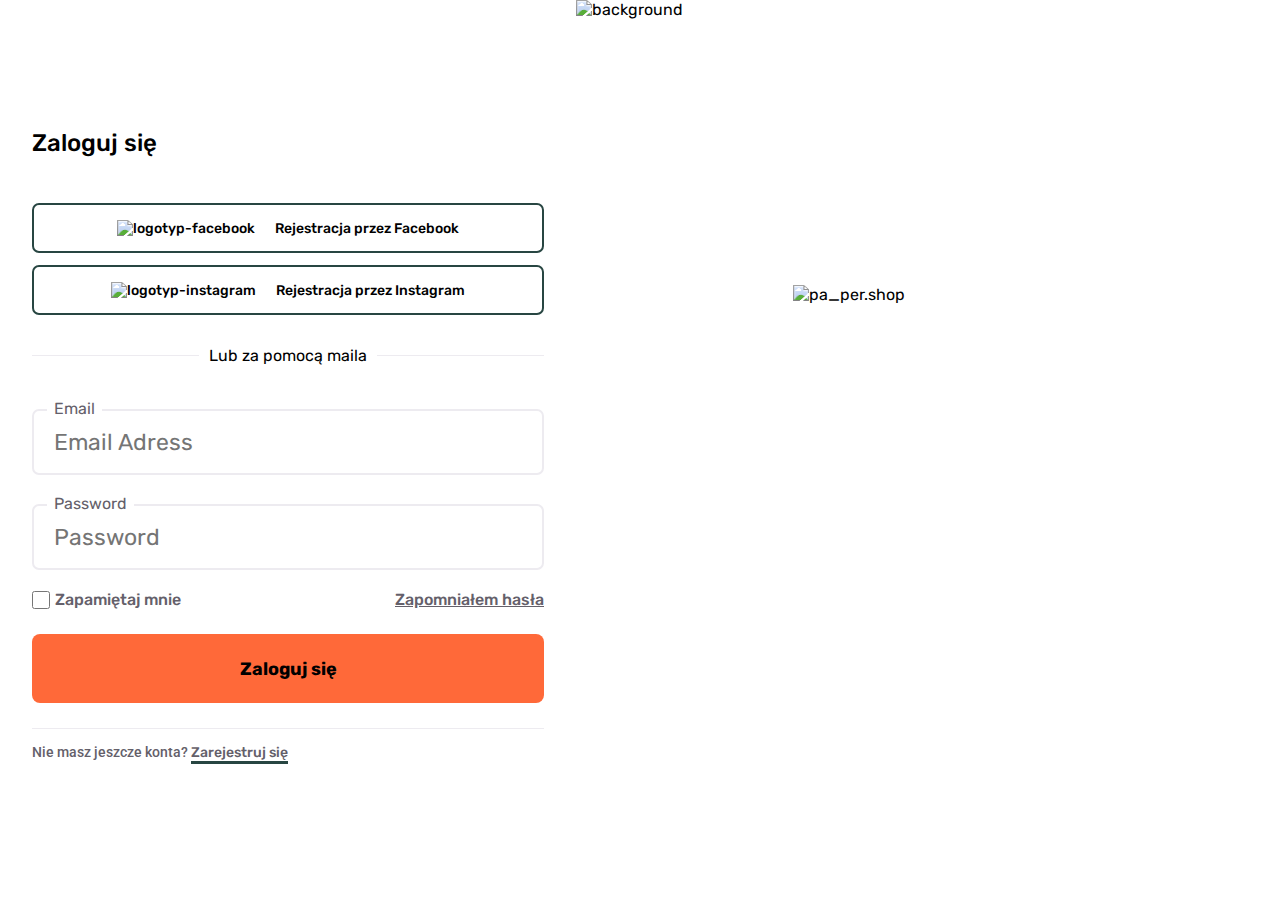
==== login.html @ e0fc26bf "zmiany" ====
<!DOCTYPE html>
<html lang="en">
  <head>
    <meta charset="UTF-8" />
    <meta name="viewport" content="width=device-width, initial-scale=1.0" />
    <meta name = "description" content="Tutorial devstock">
    <meta name = "keywords" content="project, html, tutorial, devstock">
    <title>log-in</title>

    <link rel="icon" type="image/x-icon" href="/images/webp/favicon.ico">
    <link rel="stylesheet" type="text/css" href="style/global.css" />
    <link rel="stylesheet" type="text/css" href="style/login.css" />


  </head>
  <body>
    <div class="main-container">
      <div class="right-section">
        <img src="./images/webp/image69.webp" alt="background" />
        <img src="./images/webp/paper.webp" alt="pa_per.shop" />
      </div>
      <div class="left-section">
        <div class="left-container">
          <div class="notification success" id="success">Logowanie zakończona sukcesem</div>
          <div class="notification failed" id="failed">Użytkownika nie istnieje lub błędne hasło! <a href="index.html">Zarejestruj się</a></div>
          <div>Zaloguj się</div>
          <div class="socia-media">
            <div>
              <button class="tooltip">
                <img
                  src="./images/webp/fb.webp"
                  alt="logotyp-facebook"
                />Rejestracja przez Facebook
              </button>
            </div>
            <div>
              <button class="tooltip">
                <img src="./images/webp/insta.webp" alt="logotyp-instagram" />Rejestracja
                przez Instagram
              </button>
            </div>
          </div>
          <div class="divider">
            <span class="divider-text">Lub za pomocą maila</span>
          </div>
          <form id="form">
            <div class="input-container">
              <div>
                <label>Email</label>
                <input id="email" type="email" placeholder="Email Adress" />
                <div id="emailError" class="validationError">
                  To nie jest poprawny format adresu e-mail
                </div>
              </div>
              <div>
                <label>Password</label>
                <input id="password" type="password" placeholder="Password" />
                <div id="passwordError" class="validationError">
                  Hasło musi mieć co najmniej 8 znaków, małą i wielką literę,
                  cyfrę i znak specjalny
                </div>
              </div>
            </div>

            <div class="checkbox-wrapper">
              <span>
                <input type="checkbox" name="rememberCheckbox" id="rememberCheckbox"/>
                <label for="rememberCheckbox">Zapamiętaj mnie</label>
              </span>
              <a href="password-recowery.html">Zapomniałem hasła</a>
            </div>
            <div class="action-button">
              <button class="submit" type="submit">Zaloguj się</button>
            </div>
          </form>
          <div class="divider"></div>
          <div class="log-in">
            Nie masz jeszcze konta?
            <a href="index.html">Zarejestruj się</a>
          </div>
        </div>
      </div>
    </div>
    <div id="popup" class="popup">
      <span class="loader"></span>
    </div>
    <script src="login.js"></script>
  </body>
</html>
---- style/global.css ----
@import url("https://fonts.googleapis.com/css2?family=Roboto:wght@500&family=Rubik:wght@400;500;700&display=swap");

button {
  cursor: pointer;
}
* {
  box-sizing: border-box;
  margin: 0;
  font-family: Rubik, sans-serif;
}
::-webkit-scrollbar {
  width: 6px;
}
::-webkit-scrollbar-thumb {
  border-radius: 6px;
  background-color: #ff6939;
}

.main-container {
  min-height: 100vh;
  overflow: hidden;
  max-width: 1920px;
  height: auto;
  display: flex;
  flex-direction: row-reverse;
  justify-content: space-between;
}
.right-section {
  width: 100%;
  max-width: 55%;
  display: flex;
  justify-content: center;
  align-items: center;
  flex-direction: column;
  min-width: 250px;
}
.right-section img:nth-child(2) {
  position: absolute;
  width: 269.94px;
  height: 330.74px;
}
.left-section {
  display: flex;
  flex-direction: column;
  justify-content: center;
  width: 45%;
  padding: 15px 32px;
  min-width: 250px;
  margin-top: 10px;
  margin-bottom: 20px;
}
.left-container {
  position: relative;
}
.socia-media button {
  background-color: #fff;
  font-size: 14px;
  font-weight: 500;
  border: 2px solid #284642;
  padding: 0px;
  border-radius: 7px;
  width: 100%;
  height: 50px;
  display: flex;
  justify-content: center;
  align-items: center;
}
input {
  padding-left: 20px;
  font-size: 23px;
  margin-bottom: 10px;
  width: 100%;
  height: 66px;
  border: 2px solid #edebf0;
  border-radius: 7px;
  display: flex;
}
input::placeholder {
  font-size: 23px;
}
label {
  color: #64606a;
  size: 10px;
  position: relative;
  top: 9px;
  left: 15px;
  padding: 0px 7px;
  background-color: white;
}
.action-button > button {
  margin: 25px 0px 25px 0px;
  width: 100%;
  height: 69px;
  background-color: #ff6939;
  border-radius: 8px;
  text-align: center;
  line-height: 30px;
  border: none;
  font-weight: 700;
  font-size: 18px;
}
 

.validationError {
  display: none;
  font-size: 10px;
  margin-top: 10px;
  color: #ce0737;
}

.socia-media > div > button > img {
  margin-right: 20px;
}

.visible {
  display: block;
}

.error {
  border: 1px solid red;
}

.tooltip {
  position: relative;
}

.tooltip::before {
  content: "";
  position: absolute;
  top: -5px;
  left: 0;
  opacity: 0;
  transition: 0.3s;
  border-right: 20px solid #ff6939;
  border-bottom: 20px solid rgb(0, 0, 0, 0);
  width: 0;
  height: 0;
}

.tooltip::after {
  content: "Opcja niedostępna";
  position: absolute;
  top: -45px;
  left: -10px;
  opacity: 0;
  transition: 0.3s;
  border-radius: 7px;
  width: 150px;
  height: 40px;
  background-color: #ff6939;
  line-height: 40px;
  color: #190f27;
  cursor: context-menu;
}
.tooltip:hover::after,
.tooltip:hover::before {
  opacity: 1;
}
.blur {
  filter: blur(10px);
  pointer-events: none;
}

.notification {
  position: absolute;
  left: 0;
  right: 0;
  top: -50px;
  opacity: 0;
  transition: 0.3s ease-in-out;
  border-top-right-radius: 7px;
  border-bottom-right-radius: 7px;
  width: 100%;
  height: 40px;
  background-color: #fff;
  line-height: 40px;
  text-align: center;
  font-size: 14px;
  font-weight: 500;
}

.notification a {
  display: none;
}

.success {
  background-color: #cfdbd9;
  color: #284642;
}
.success::before {
  content: "";
  position: absolute;
  left: -50px;
  display: block;
  width: 20%;
  height: 40px;
  background-color: #cfdbd9;
}
.format,
.failed {
  background-color: #f0eeed;
  color: #ce0737;
}
.format::before,
.failed::before {
  content: "";
  position: absolute;
  left: -50px;
  display: block;
  width: 20%;
  height: 40px;
  background-color: #f0eeed;
}

.popup {
  position: fixed;
  display: none;
  top: 50%;
  left: 50%;
  transform: translate(-50%, -50%);
  width: 200px;
  height: 200px;
}

.showPopup {
  display: flex;
  justify-content: center;
  align-items: center;
}

.loader {
  /* display: block; */
  position: relative;
  animation: rotateX 1s infinite linear;
  border: 10px solid #fff;
  border-top-color: transparent;
  border-right-color: transparent;
  border-bottom-color: transparent;
  border-radius: 50%;
  width: 150px;
  height: 150px;
  background-color: transparent;
}

.loader::before {
  content: "";
  position: absolute;
  top: 2px;
  left: 2px;
  right: 2px;
  bottom: 2px;
  animation: rotate 0.5s infinite linear reverse;
  border: 10px solid #ff6939;
  border-top-color: transparent;
  border-right-color: transparent;
  border-bottom-color: transparent;
  border-radius: 50%;
  background-color: transparent;
}
.loader::after {
  content: "";
  position: absolute;
  top: 12px;
  left: 12px;
  right: 12px;
  bottom: 12px;
  animation: rotate 1s infinite linear;
  border: 10px solid #fff;
  border-top-color: transparent;
  border-right-color: transparent;
  border-bottom-color: transparent;
  border-radius: 50%;
  background-color: transparent;
}

.show {
  opacity: 1;
}
.show a {
  display: inline;
}

@keyframes rotate {
  from {
    transform: rotateZ(0deg);
  }
  to {
    transform: rotateZ(360deg);
  }
}

@media only screen and (max-width: 785px) {
  .main-container {
    min-width: 300px;
    display: flex;
    flex-direction: column;
  }
  .right-section {
    min-height: 261px;
    width: 100%;
    max-width: 100%;
    height: 40vh;
    display: flex;
    align-items: flex-start;
    justify-content: center;
  }
  .right-section img:nth-child(2) {
    margin: 50px;
    width: 180px;
    height: 240px;
  }
  .left-section {
    display: flex;
    flex-direction: column;
    justify-content: center;
    width: 100%;
    padding: 15px 32px;
  }
  .input-name {
    display: flex;
    flex-direction: row;
    justify-content: space-between;
  }
  .input-name > div:not(:last-child) {
    margin-right: 5%;
  }
}

@media only screen and (max-width: 550px) {
  .right-section {
    height: 38vh;
  }
  .right-section img:nth-child(2) {
    margin: 40px;
    width: 130px;
    height: 180px;
  }
  .input-name {
    display: flex;
    flex-direction: column;
  }
  .input-name > div:not(:last-child) {
    margin-right: 0%;
  }
  .left-container > div:first-child {
    margin: 20px 0px 20px 0px;
  }
}
---- style/login.css ----
.right-section img:first-child {
  height: 100%;
  width: 100%;
}

.left-container > :nth-child(3) {
  margin-bottom: 40px;
  font-weight: 500;
  font-size: 24px;
  line-height: 28px;
}
.socia-media {
  width: 100%;
}
.socia-media > div {
  padding: 6px 0px;
}

.divider {
  display: flex;
  align-items: center;
}

.divider::before,
.divider::after {
  content: "";
  flex-grow: 1;
  height: 1px;
  background-color: #edebf0;
}

.divider-text {
  margin: 0 10px;
  color: black;
  padding: 25px 0px;
}

.input-name > div {
  flex-grow: 1;
}
.checkbox-wrapper {
  display: flex;
  justify-content: space-between;
  align-items: center;
  padding-top: 10px;
}
.checkbox-wrapper > span {
  display: flex;
  align-items: center;
  justify-content: center;
}
.checkbox-wrapper > span > input {
  width: 14px;
  margin-bottom: 0px;
  width: 18px;
  height: 18px;
  border: 2px solid #284642;
  border-radius: 7px;
  display: inline-block;
  margin-right: 5px;
}
.checkbox-wrapper > span :nth-child(2) {
  display: contents;
  color: #64606a;
  font-weight: 500;
}
.checkbox-wrapper > a {
  color: #64606a;
  font-weight: 500;
}
.action-button > a > button {
  margin: 25px 0px 25px 0px;
  width: 100%;
  height: 69px;
  background-color: #ff6939;
  border-radius: 8px;
  text-align: center;
  line-height: 30px;
  border: none;
  font-weight: 700;
  font-size: 18px;
}
.log-in {
  margin-top: 15px;
  font-family: Roboto;
  font-size: 14px;
  font-weight: 500;
  color: #64606a;
}

.log-in > a {
  border-bottom: 3px solid #284642;
  text-decoration: none;
  color: #64606a;
}
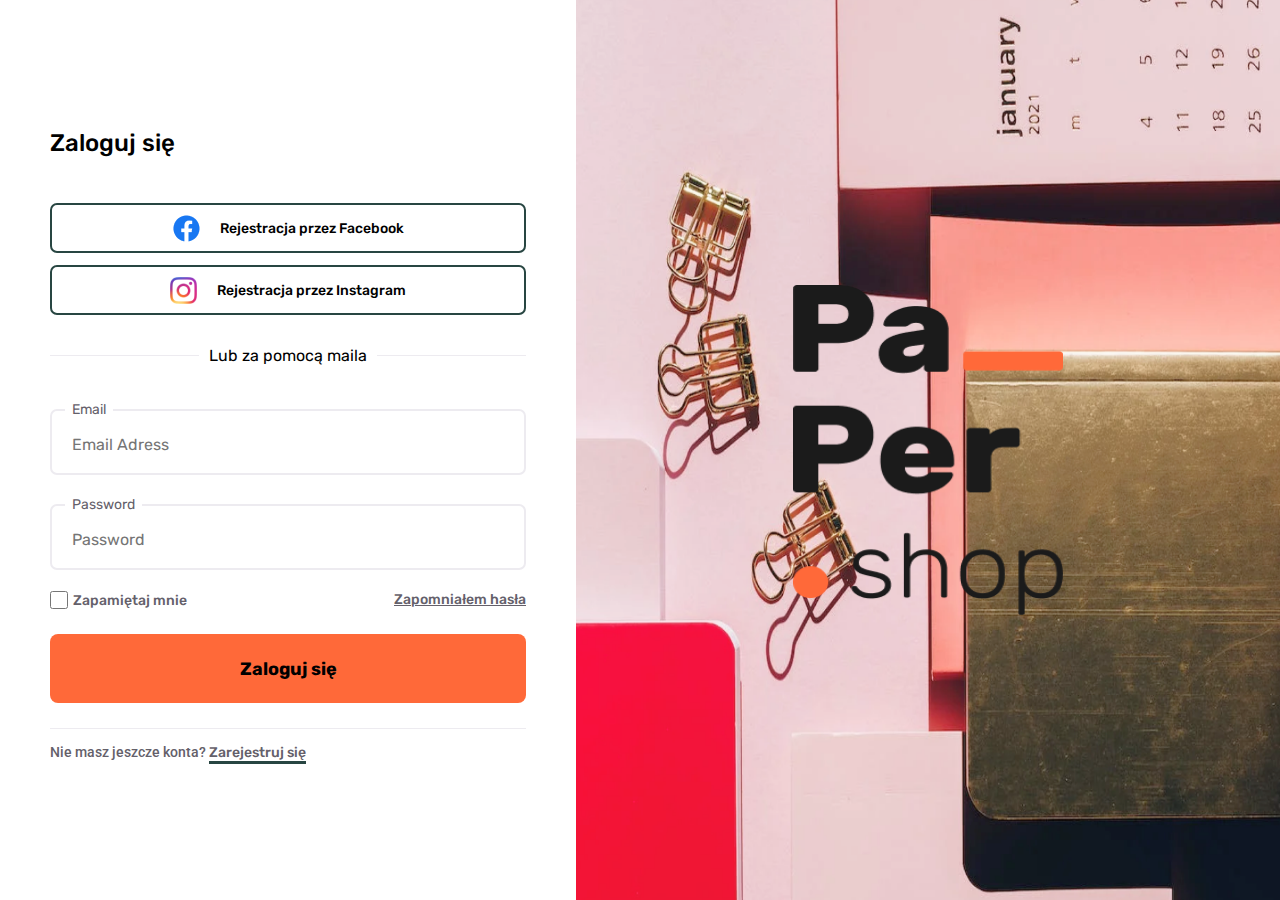
==== commit 16b46896: "zmiany" ====
--- a/login.html
+++ b/login.html
@@ -3,15 +3,13 @@
   <head>
     <meta charset="UTF-8" />
     <meta name="viewport" content="width=device-width, initial-scale=1.0" />
-    <meta name = "description" content="Tutorial devstock">
-    <meta name = "keywords" content="project, html, tutorial, devstock">
+    <meta name="description" content="Tutorial devstock" />
+    <meta name="keywords" content="project, html, tutorial, devstock" />
     <title>log-in</title>
 
-    <link rel="icon" type="image/x-icon" href="/images/webp/favicon.ico">
+    <link rel="icon" type="image/x-icon" href="/images/webp/favicon.ico" />
     <link rel="stylesheet" type="text/css" href="style/global.css" />
     <link rel="stylesheet" type="text/css" href="style/login.css" />
-
-
   </head>
   <body>
     <div class="main-container">
@@ -21,8 +19,13 @@
       </div>
       <div class="left-section">
         <div class="left-container">
-          <div class="notification success" id="success">Logowanie zakończona sukcesem</div>
-          <div class="notification failed" id="failed">Użytkownika nie istnieje lub błędne hasło! <a href="index.html">Zarejestruj się</a></div>
+          <div class="notification success" id="success">
+            Logowanie zakończona sukcesem
+          </div>
+          <div class="notification failed" id="failed">
+            Użytkownika nie istnieje lub błędne hasło!
+            <a href="index.html">Zarejestruj się</a>
+          </div>
           <div>Zaloguj się</div>
           <div class="socia-media">
             <div>
@@ -35,8 +38,10 @@
             </div>
             <div>
               <button class="tooltip">
-                <img src="./images/webp/insta.webp" alt="logotyp-instagram" />Rejestracja
-                przez Instagram
+                <img
+                  src="./images/webp/insta.webp"
+                  alt="logotyp-instagram"
+                />Rejestracja przez Instagram
               </button>
             </div>
           </div>
@@ -64,7 +69,11 @@
 
             <div class="checkbox-wrapper">
               <span>
-                <input type="checkbox" name="rememberCheckbox" id="rememberCheckbox"/>
+                <input
+                  type="checkbox"
+                  name="rememberCheckbox"
+                  id="rememberCheckbox"
+                />
                 <label for="rememberCheckbox">Zapamiętaj mnie</label>
               </span>
               <a href="password-recowery.html">Zapomniałem hasła</a>
@@ -86,4 +95,4 @@
     </div>
     <script src="login.js"></script>
   </body>
-</html>+</html>
--- a/style/global.css
+++ b/style/global.css
@@ -18,7 +18,6 @@
 
 .main-container {
   min-height: 100vh;
-  overflow: hidden;
   max-width: 1920px;
   height: auto;
   display: flex;
@@ -44,7 +43,7 @@
   flex-direction: column;
   justify-content: center;
   width: 45%;
-  padding: 15px 32px;
+  padding: 15px 50px;
   min-width: 250px;
   margin-top: 10px;
   margin-bottom: 20px;
@@ -52,6 +51,7 @@
 .left-container {
   position: relative;
 }
+
 .socia-media button {
   background-color: #fff;
   font-size: 14px;
@@ -76,9 +76,10 @@
   display: flex;
 }
 input::placeholder {
-  font-size: 23px;
+  font-size: 16px;
 }
 label {
+  font-size: 14px;
   color: #64606a;
   size: 10px;
   position: relative;
@@ -99,7 +100,6 @@
   font-weight: 700;
   font-size: 18px;
 }
- 
 
 .validationError {
   display: none;
@@ -229,9 +229,8 @@
 }
 
 .loader {
-  /* display: block; */
   position: relative;
-  animation: rotateX 1s infinite linear;
+  animation: rotate 1s infinite linear;
   border: 10px solid #fff;
   border-top-color: transparent;
   border-right-color: transparent;
@@ -306,15 +305,16 @@
   }
   .right-section img:nth-child(2) {
     margin: 50px;
-    width: 180px;
-    height: 240px;
+    width: 160px;
+    height: 220px;
   }
   .left-section {
+    /* height: 100vh; */
     display: flex;
     flex-direction: column;
     justify-content: center;
     width: 100%;
-    padding: 15px 32px;
+    padding: 15px 50px;
   }
   .input-name {
     display: flex;
@@ -342,6 +342,9 @@
   .input-name > div:not(:last-child) {
     margin-right: 0%;
   }
+  .left-section {
+    padding: 15px 35px;
+  }
   .left-container > div:first-child {
     margin: 20px 0px 20px 0px;
   }
--- a/style/login.css
+++ b/style/login.css
@@ -65,6 +65,7 @@
   font-weight: 500;
 }
 .checkbox-wrapper > a {
+  font-size: 14px;
   color: #64606a;
   font-weight: 500;
 }
